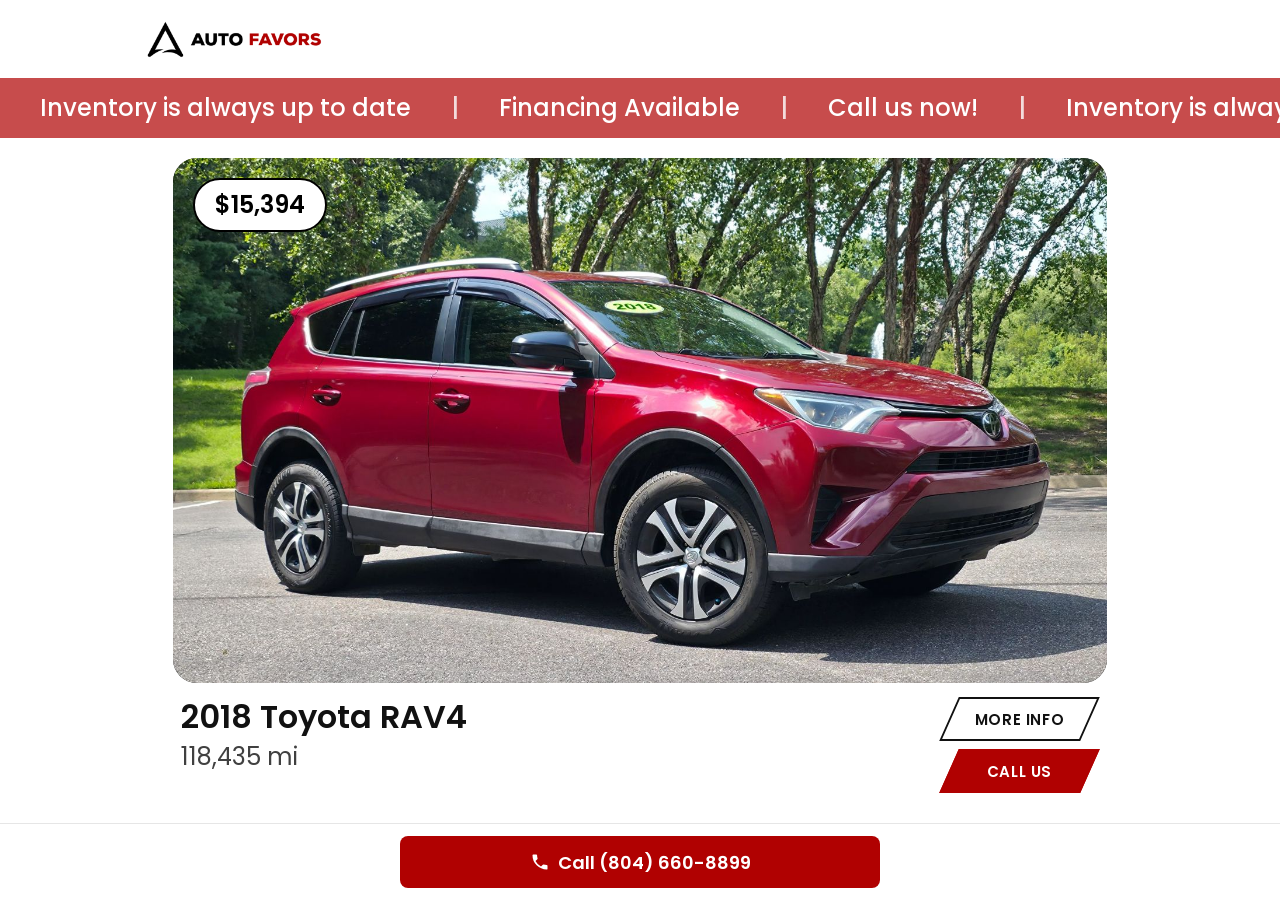
==== index.html @ ba11f226 "Auto Favors demo site: home and inventory pages Co-Authored-By: Claude Fable 5.1 <noreply@anthropic." ====
<!doctype html>
<html lang="en">
<head>
  <meta charset="utf-8">
  <meta name="viewport" content="width=device-width, initial-scale=1, viewport-fit=cover">
  <title>Auto Favors | Used Cars in Richmond, VA</title>
  <link rel="preconnect" href="https://fonts.googleapis.com">
  <link rel="preconnect" href="https://fonts.gstatic.com" crossorigin>
  <link href="https://fonts.googleapis.com/css2?family=Poppins:wght@400;500;600;700&display=swap" rel="stylesheet">
  <link rel="stylesheet" href="styles.css">
</head>
<body>
  <div class="shell">
    <header class="header">
      <a class="logo" href="./" aria-label="Auto Favors home">
        <img src="assets/logo.png" alt="Auto Favors" width="300" height="67">
      </a>
      <button class="burger" type="button" aria-label="Menu" aria-expanded="false" aria-controls="menu">
        <span></span><span></span><span></span>
      </button>
      <nav class="menu" id="menu" aria-label="Main" hidden>
        <a href="./">HOME</a>
        <a href="inventory.html">INVENTORY</a>
        <a href="https://www.autofavors.com/apply-online/">APPLY NOW</a>
        <a href="https://www.autofavors.com/about-us/">ABOUT US</a>
        <a href="https://www.autofavors.com/contact-us/">CONTACT US</a>
      </nav>
    </header>

    <div class="ribbon" aria-label="Inventory is always up to date. Financing available. Call us now!">
      <div class="ribbon-track" aria-hidden="true">
        <div class="ribbon-group">
          <span>Inventory is always up to date</span><i>|</i>
          <span>Financing Available</span><i>|</i>
          <span>Call us now!</span><i>|</i>
        </div>
        <div class="ribbon-group">
          <span>Inventory is always up to date</span><i>|</i>
          <span>Financing Available</span><i>|</i>
          <span>Call us now!</span><i>|</i>
        </div>
        <div class="ribbon-group">
          <span>Inventory is always up to date</span><i>|</i>
          <span>Financing Available</span><i>|</i>
          <span>Call us now!</span><i>|</i>
        </div>
        <div class="ribbon-group">
          <span>Inventory is always up to date</span><i>|</i>
          <span>Financing Available</span><i>|</i>
          <span>Call us now!</span><i>|</i>
        </div>
      </div>
    </div>

    <main class="content">
      <section class="vehicle">
        <div class="hero" role="button" tabindex="0" aria-label="Next photo">
          <div class="slides" data-interval="6000">
            <img class="slide is-active" src="assets/rav4/01.jpg" alt="2018 Toyota RAV4, front three-quarter view" width="1600" height="900">
            <img class="slide" src="assets/rav4/02.jpg" alt="2018 Toyota RAV4, dashboard" width="1600" height="900" loading="lazy">
            <img class="slide" src="assets/rav4/03.jpg" alt="2018 Toyota RAV4, front view" width="1600" height="900" loading="lazy">
            <img class="slide" src="assets/rav4/04.jpg" alt="2018 Toyota RAV4, driver's seat" width="1600" height="900" loading="lazy">
            <img class="slide" src="assets/rav4/05.jpg" alt="2018 Toyota RAV4, side view" width="1600" height="900" loading="lazy">
            <img class="slide" src="assets/rav4/06.jpg" alt="2018 Toyota RAV4, steering wheel and console" width="1600" height="900" loading="lazy">
            <img class="slide" src="assets/rav4/07.jpg" alt="2018 Toyota RAV4, rear view" width="1600" height="900" loading="lazy">
            <img class="slide" src="assets/rav4/08.jpg" alt="2018 Toyota RAV4, cargo area" width="1600" height="900" loading="lazy">
            <img class="slide" src="assets/rav4/09.jpg" alt="2018 Toyota RAV4, front three-quarter view" width="1600" height="900" loading="lazy">
            <img class="slide" src="assets/rav4/10.jpg" alt="2018 Toyota RAV4, backup camera screen" width="1600" height="900" loading="lazy">
          </div>

          <div class="price-pill">$15,394</div>
        </div>

        <div class="vehicle-info">
          <div class="vehicle-text">
            <h1 class="vehicle-name">2018 Toyota RAV4</h1>
            <span class="vehicle-miles">118,435 mi</span>
          </div>
          <div class="vehicle-actions">
            <a class="action action-info" href="https://www.autofavors.com/inventory/toyota/rav4/481147/"><span>MORE INFO</span></a>
            <a class="action action-call" href="tel:+18046608899"><span>CALL US</span></a>
          </div>
        </div>
      </section>

      <hr class="divider">

      <section class="categories">
        <h2 class="section-title">SHOP BY CATEGORY</h2>
        <div class="category-buttons">
          <a class="category" href="inventory.html?type=luxury">LUXURY</a>
          <a class="category" href="inventory.html?type=economy">ECONOMY</a>
          <a class="category" href="inventory.html?type=commercial">COMMERCIAL</a>
        </div>
      </section>

      <hr class="divider">

      <section class="about">
        <h2 class="about-title">Richmond's home of quality <span class="nowrap">pre-owned</span> vehicles</h2>
        <div class="about-figure">
          <img class="about-photo" src="assets/lot.jpg" alt="Vehicles parked outside the Auto Favors building on Hull Street" width="1920" height="1080" loading="lazy">
          <p class="about-address"><span>2654 Hull St, Richmond, VA 23224</span></p>
        </div>
        <p class="about-copy">Buying a used car can be stressful and confusing. Buying from us means peace of mind. We do all of the inspecting and vetting. That means you have clarity now, and no headaches later.</p>
      </section>

      <hr class="divider">

      <section class="financing">
        <h2 class="about-title">We offer <span class="nowrap">in-house</span> financing!</h2>
        <p class="about-copy">Save your valuable time and money. See how much you qualify for with a quick <span class="nowrap">pre-approval</span>.</p>
        <div class="financing-actions">
          <a class="apply-button" href="https://www.autofavors.com/apply-online/"><span>APPLY NOW</span></a>
          <a class="apply-button apply-button-call" href="tel:+18046608899"><span>CALL TO DISCUSS</span></a>
        </div>
      </section>

      <hr class="divider">

      <section class="financing">
        <h2 class="about-title inventory-title">We have plenty of options depending on your budget and needs.</h2>
        <div class="financing-actions">
          <a class="apply-button apply-button-inventory" href="inventory.html"><span>VIEW INVENTORY</span></a>
        </div>
      </section>
    </main>

    <footer class="callbar">
      <a class="call-button" href="tel:+18046608899">
        <svg viewBox="0 0 24 24" width="20" height="20" aria-hidden="true"><path fill="currentColor" d="M6.6 10.8a15.2 15.2 0 0 0 6.6 6.6l2.2-2.2a1 1 0 0 1 1-.25c1.1.37 2.3.57 3.6.57a1 1 0 0 1 1 1V20a1 1 0 0 1-1 1A17 17 0 0 1 3 4a1 1 0 0 1 1-1h3.5a1 1 0 0 1 1 1c0 1.25.2 2.45.57 3.57a1 1 0 0 1-.25 1L6.6 10.8Z"/></svg>
        Call (804) 660-8899
      </a>
    </footer>
  </div>

  <script src="main.js"></script>
</body>
</html>
---- styles.css ----
:root {
  --red: #b00101;
  --red-rgb: 176, 1, 1;
  --green: #178a1f;
  --ink: #111111;
  --surface: #ffffff;
  --line: #e6e6e6;
  --column: 64rem;
  --touch: 2.75rem;
}

*,
*::before,
*::after {
  box-sizing: border-box;
}

html {
  -webkit-tap-highlight-color: transparent;
  touch-action: manipulation;
  -webkit-text-size-adjust: 100%;
}

html,
body {
  height: 100%;
  margin: 0;
  overflow: hidden;
  overscroll-behavior: none;
}

body {
  font-family: "Poppins", -apple-system, BlinkMacSystemFont, "Segoe UI", Roboto, sans-serif;
  color: var(--ink);
  background: var(--surface);
}

/* Locked shell: header and call bar stay put, content scrolls between them */
.shell {
  display: flex;
  flex-direction: column;
  height: 100dvh;
}

.header,
.ribbon,
.callbar {
  flex-shrink: 0;
  user-select: none;
  -webkit-user-select: none;
}

.header {
  position: relative;
  z-index: 10;
  display: flex;
  align-items: center;
  justify-content: space-between;
  width: 100%;
  max-width: var(--column);
  margin: 0 auto;
  padding: calc(1.0625rem + env(safe-area-inset-top)) 1rem 1.0625rem;
}

.logo {
  display: flex;
  align-items: center;
  min-height: var(--touch);
}

.logo img {
  display: block;
  width: auto;
  height: 2rem;
}

.burger {
  display: flex;
  flex-direction: column;
  justify-content: center;
  gap: 0.3125rem;
  width: var(--touch);
  height: var(--touch);
  padding: 0.625rem;
  margin-right: -0.625rem;
  border: 0;
  background: none;
  cursor: pointer;
}

.burger span {
  display: block;
  height: 2px;
  border-radius: 2px;
  background: var(--ink);
  transition: transform 0.2s ease, opacity 0.2s ease;
}

/* Burger turns into an X while the menu is open */
.burger[aria-expanded="true"] span:nth-child(1) {
  transform: translateY(0.4375rem) rotate(45deg);
}

.burger[aria-expanded="true"] span:nth-child(2) {
  opacity: 0;
}

.burger[aria-expanded="true"] span:nth-child(3) {
  transform: translateY(-0.4375rem) rotate(-45deg);
}

.menu {
  position: absolute;
  top: 100%;
  left: 0;
  right: 0;
  display: flex;
  flex-direction: column;
  padding: 0.5rem 0;
  border-top: 1px solid var(--line);
  background: var(--surface);
  box-shadow: 0 1rem 2rem rgba(0, 0, 0, 0.18);
}

.menu[hidden] {
  display: none;
}

.menu a {
  display: flex;
  align-items: center;
  min-height: 3.25rem;
  padding: 0 1.25rem;
  color: var(--ink);
  font-size: 1.0625rem;
  font-weight: 600;
  letter-spacing: 0.04em;
  text-decoration: none;
}

.menu a + a {
  border-top: 1px solid var(--line);
}

.menu a:active {
  background: var(--line);
}

.burger:active {
  opacity: 0.6;
}

.content {
  flex: 1;
  min-height: 0;
  overflow-y: auto;
  overscroll-behavior-y: contain;
  container-type: size;
}

.vehicle,
.toolbar,
.empty-state,
.categories {
  /* 95% of the screen wide, or as wide as the available height allows at 16:9 */
  --below-hero: 10rem;
  /* on short screens, stop shrinking at 24rem and let the page scroll instead */
  width: min(95cqw, max(24rem, calc((100cqh - var(--below-hero)) * 16 / 9)));
  margin: 0.75rem auto 0;
}

.divider {
  width: 95cqw;
  height: 2px;
  margin: 2.5rem auto;
  border: 0;
  border-radius: 999px;
  background: rgba(0, 0, 0, 0.4);
}

.vehicle {
  margin-top: 1.25rem;
}

.toolbar {
  position: relative;
  z-index: 5;
  display: flex;
  align-items: center;
  justify-content: space-between;
  gap: 1rem;
  margin-top: 1.25rem;
  padding: 0 0.5rem;
}

.result-count {
  margin: 0;
  font-weight: 500;
  opacity: 0.8;
}

.sort {
  position: relative;
}

.sort-toggle {
  display: flex;
  align-items: center;
  justify-content: center;
  gap: 0.375rem;
  min-height: var(--touch);
  padding: 0 0.875rem 0 1.125rem;
  border: 2px solid var(--ink);
  border-radius: 0.5rem;
  background: var(--surface);
  color: var(--ink);
  font: inherit;
  font-size: 0.9375rem;
  font-weight: 600;
  letter-spacing: 0.04em;
  cursor: pointer;
}

.chevron {
  transition: transform 0.2s ease;
}

.sort-toggle[aria-expanded="true"] .chevron {
  transform: rotate(180deg);
}

.toolbar-line {
  width: 100%;
  height: 2px;
  margin: 1rem 0 0;
  border: 0;
  background: rgba(0, 0, 0, 0.4);
}

.sort-toggle[aria-expanded="true"] {
  background: var(--ink);
  color: #fff;
}

.sort-toggle:active {
  opacity: 0.8;
}

.sort-panel {
  position: absolute;
  top: calc(100% + 0.5rem);
  right: 0;
  width: min(22rem, 92cqw);
  padding: 1rem;
  border: 1px solid var(--line);
  border-radius: 0.75rem;
  background: var(--surface);
  box-shadow: 0 1rem 2rem rgba(0, 0, 0, 0.18);
}

.sort-panel[hidden] {
  display: none;
}

.sort-label {
  margin: 0 0 0.5rem;
  font-size: 0.875rem;
  font-weight: 700;
  letter-spacing: 0.04em;
}

.sort-options {
  display: grid;
  gap: 0.5rem;
}

.sort-types {
  grid-template-columns: 1fr;
  margin-bottom: 1.25rem;
}

.sort-orders {
  grid-template-columns: 1fr 1fr;
}

.sort-options button {
  min-height: var(--touch);
  padding: 0 0.5rem;
  border: 2px solid var(--ink);
  border-radius: 0.5rem;
  background: var(--surface);
  color: var(--ink);
  font: inherit;
  font-size: 0.875rem;
  font-weight: 600;
  letter-spacing: 0.04em;
  cursor: pointer;
}

.sort-options button[aria-pressed="true"] {
  border-color: var(--red);
  background: var(--red);
  color: #fff;
}

.sort-options button:active {
  opacity: 0.8;
}

.toolbar-line + .inventory-list > .vehicle:first-child {
  margin-top: 1.25rem;
}

.inventory-list > .vehicle:last-child {
  padding-bottom: 2rem;
}

.empty-state {
  padding: 3rem 0.5rem;
  font-size: 1.0625rem;
  text-align: center;
}

.empty-state[hidden] {
  display: none;
}

.divider + .vehicle {
  margin-top: 0;
}

.vehicle:last-child {
  padding-bottom: 2rem;
}

.sr-only {
  position: absolute;
  width: 1px;
  height: 1px;
  overflow: hidden;
  clip-path: inset(50%);
  white-space: nowrap;
}

.categories {
  padding: 0.75rem 0.5rem 1rem;
}

.about {
  padding-bottom: 0.5rem;
}

.financing {
  padding-bottom: 0.5rem;
  text-align: center;
}

.financing:last-child {
  padding-bottom: 3rem;
}

.financing .about-title {
  margin-top: 0;
}

.financing-actions {
  display: flex;
  flex-direction: column;
  align-items: center;
  gap: 0.75rem;
  margin-top: 1.5rem;
}

.apply-button {
  display: inline-flex;
  align-items: center;
  justify-content: center;
  min-width: 16rem;
  min-height: 3.25rem;
  padding: 0 2.5rem;
  border: 2px solid var(--green);
  background: var(--green);
  color: #fff;
  font-size: 1.125rem;
  font-weight: 700;
  letter-spacing: 0.04em;
  text-decoration: none;
  transform: skewX(-24deg);
  user-select: none;
  -webkit-user-select: none;
}

.apply-button-call {
  border-color: #000;
  background: #fff;
  color: #000;
}

.about-title.inventory-title {
  width: 98cqw;
  font-size: 1.25rem;
  text-wrap: wrap;
}

.apply-button-inventory {
  border-color: var(--red);
  background: var(--red);
}

.apply-button span {
  display: block;
  transform: skewX(24deg);
}

.apply-button:active {
  opacity: 0.8;
}

.about-title,
.about-copy {
  width: 95cqw;
  max-width: 44rem;
  margin-left: auto;
  margin-right: auto;
}

.about-title {
  margin-top: 0.75rem;
  margin-bottom: 1rem;
  text-align: center;
  font-size: 1.5rem;
  font-weight: 700;
  line-height: 1.25;
  text-wrap: balance;
}

.nowrap {
  white-space: nowrap;
}

.about-photo {
  display: block;
  width: 100%;
  height: auto;
  max-height: 80cqh;
  object-fit: cover;
}

.about-figure {
  position: relative;
  margin-bottom: 3rem;
}

/* Red parallelogram straddling the bottom edge of the photo */
.about-address {
  position: absolute;
  left: 50%;
  bottom: 0;
  max-width: 92cqw;
  margin: 0;
  padding: 0.75rem 1.75rem;
  background: var(--red);
  color: #fff;
  font-weight: 600;
  text-align: center;
  white-space: nowrap;
  transform: translate(-50%, 50%) skewX(-24deg);
}

.about-address span {
  display: block;
  transform: skewX(24deg);
}

.about-copy {
  margin-top: 0;
  margin-bottom: 0;
  font-size: 1.0625rem;
  line-height: 1.6;
}

.section-title {
  margin: 0 0 0.875rem;
  text-align: center;
  font-size: 1.25rem;
  font-weight: 700;
  letter-spacing: 0.04em;
}

.category-buttons {
  display: grid;
  grid-template-columns: repeat(auto-fit, minmax(7rem, 1fr));
  gap: 0.5rem;
}

.category {
  display: flex;
  align-items: center;
  justify-content: center;
  min-height: 3rem;
  padding: 0 0.5rem;
  border-radius: 0.5rem;
  background: var(--red);
  color: #fff;
  font-size: 0.875rem;
  font-weight: 600;
  letter-spacing: 0.04em;
  text-decoration: none;
  user-select: none;
  -webkit-user-select: none;
}

.category:active {
  transform: scale(0.98);
  opacity: 0.8;
}

.hero {
  position: relative;
  aspect-ratio: 16 / 9;
  overflow: hidden;
  border-radius: 1.5rem;
  background: #000;
  cursor: pointer;
  user-select: none;
  -webkit-user-select: none;
}

.hero.is-bouncing {
  animation: hero-bounce 0.45s ease-out;
}

@keyframes hero-bounce {
  0% { transform: scale(1); }
  30% { transform: scale(0.95); }
  60% { transform: scale(1.025); }
  80% { transform: scale(0.99); }
  100% { transform: scale(1); }
}

.slide {
  position: absolute;
  inset: 0;
  width: 100%;
  height: 100%;
  object-fit: cover;
  opacity: 0;
  transition: opacity 0.8s ease;
}

.slide.is-active {
  opacity: 1;
}

.ribbon {
  overflow: hidden;
  background: rgba(var(--red-rgb), 0.7);
  color: #fff;
  font-size: 1.25rem;
  font-weight: 500;
  line-height: 3rem;
  white-space: nowrap;
}

.ribbon-track {
  display: inline-flex;
  animation: ribbon-slide 40s linear infinite;
}

.ribbon-group {
  display: inline-flex;
  align-items: center;
}

.ribbon-group span {
  padding: 0 2.5rem;
}

.ribbon-group i {
  font-style: normal;
  opacity: 0.8;
}

@keyframes ribbon-slide {
  from { transform: translateX(0); }
  to { transform: translateX(-50%); }
}

.price-pill {
  position: absolute;
  top: 0.75rem;
  left: 0.75rem;
  z-index: 2;
  padding: 0.375rem 0.875rem;
  border: 2px solid #000;
  border-radius: 999px;
  background: #fff;
  color: #000;
  font-size: 1.125rem;
  font-weight: 600;
  line-height: 1.4;
}

.vehicle-info {
  display: flex;
  align-items: flex-start;
  justify-content: space-between;
  gap: 1rem;
  padding: 0.875rem 1rem 1rem 0.5rem;
}

.vehicle-text {
  display: flex;
  flex-direction: column;
  gap: 0.125rem;
  min-width: 0;
}

.vehicle-actions {
  display: flex;
  flex-direction: column;
  flex-shrink: 0;
  gap: 0.5rem;
}

.action {
  display: flex;
  align-items: center;
  justify-content: center;
  min-width: 8.5rem;
  min-height: var(--touch);
  padding: 0 1.5rem;
  border: 2px solid var(--ink);
  font-size: 0.9375rem;
  font-weight: 600;
  letter-spacing: 0.04em;
  text-decoration: none;
  user-select: none;
  -webkit-user-select: none;
  transform: skewX(-24deg);
}

.action span {
  display: block;
  transform: skewX(24deg);
}

.action-info {
  background: var(--surface);
  color: var(--ink);
}

.action-call {
  border-color: var(--red);
  background: var(--red);
  color: #fff;
}

.action:active {
  opacity: 0.8;
}

.vehicle-name {
  margin: 0;
  font-size: 1.5rem;
  font-weight: 600;
  line-height: 1.25;
}

.vehicle-miles {
  font-size: 1.125rem;
  opacity: 0.8;
}

.callbar {
  padding: 0.75rem 1rem calc(0.75rem + env(safe-area-inset-bottom));
  border-top: 1px solid var(--line);
  background: var(--surface);
}

.call-button {
  display: flex;
  align-items: center;
  justify-content: center;
  gap: 0.5rem;
  width: 100%;
  max-width: 30rem;
  min-height: 3.25rem;
  margin: 0 auto;
  border-radius: 0.5rem;
  background: var(--red);
  color: #fff;
  font-size: 1.125rem;
  font-weight: 600;
  text-decoration: none;
}

.call-button:active {
  transform: scale(0.98);
  opacity: 0.9;
}

.call-button:focus-visible,
.action:focus-visible,
.sort-toggle:focus-visible,
.sort-options button:focus-visible,
.menu a:focus-visible,
.hero:focus-visible,
.apply-button:focus-visible,
.category:focus-visible,
.burger:focus-visible,
.logo:focus-visible {
  outline: 2px solid var(--ink);
  outline-offset: 2px;
}

@media (hover: hover) {
  .menu a:hover {
    color: var(--red);
  }

  .call-button:hover {
    background: #930101;
  }
}

@media (min-width: 48rem) {
  .menu {
    left: auto;
    right: 1rem;
    width: 18rem;
    border: 1px solid var(--line);
    border-radius: 0.75rem;
    overflow: hidden;
  }

  .logo img {
    height: 2.5rem;
  }

  .ribbon {
    font-size: 1.5rem;
    line-height: 3.75rem;
  }

  .price-pill {
    top: 1.25rem;
    left: 1.25rem;
    padding: 0.5rem 1.25rem;
    font-size: 1.5rem;
  }

  .vehicle-name {
    font-size: 2rem;
  }

  .section-title {
    font-size: 1.5rem;
  }

  .about-title {
    font-size: 2rem;
  }

  .about-address,
  .about-copy {
    font-size: 1.25rem;
  }

  .about-title.inventory-title {
    font-size: 1.625rem;
  }

  .about-address {
    padding: 1rem 2.5rem;
  }

  .category {
    min-height: 3.25rem;
    font-size: 1rem;
  }

  .vehicle-miles {
    font-size: 1.5rem;
  }
}

@media (prefers-reduced-motion: reduce) {
  .ribbon-track {
    animation-duration: 90s;
  }

  .slide {
    transition: none;
  }

  .hero.is-bouncing {
    animation: none;
  }
}
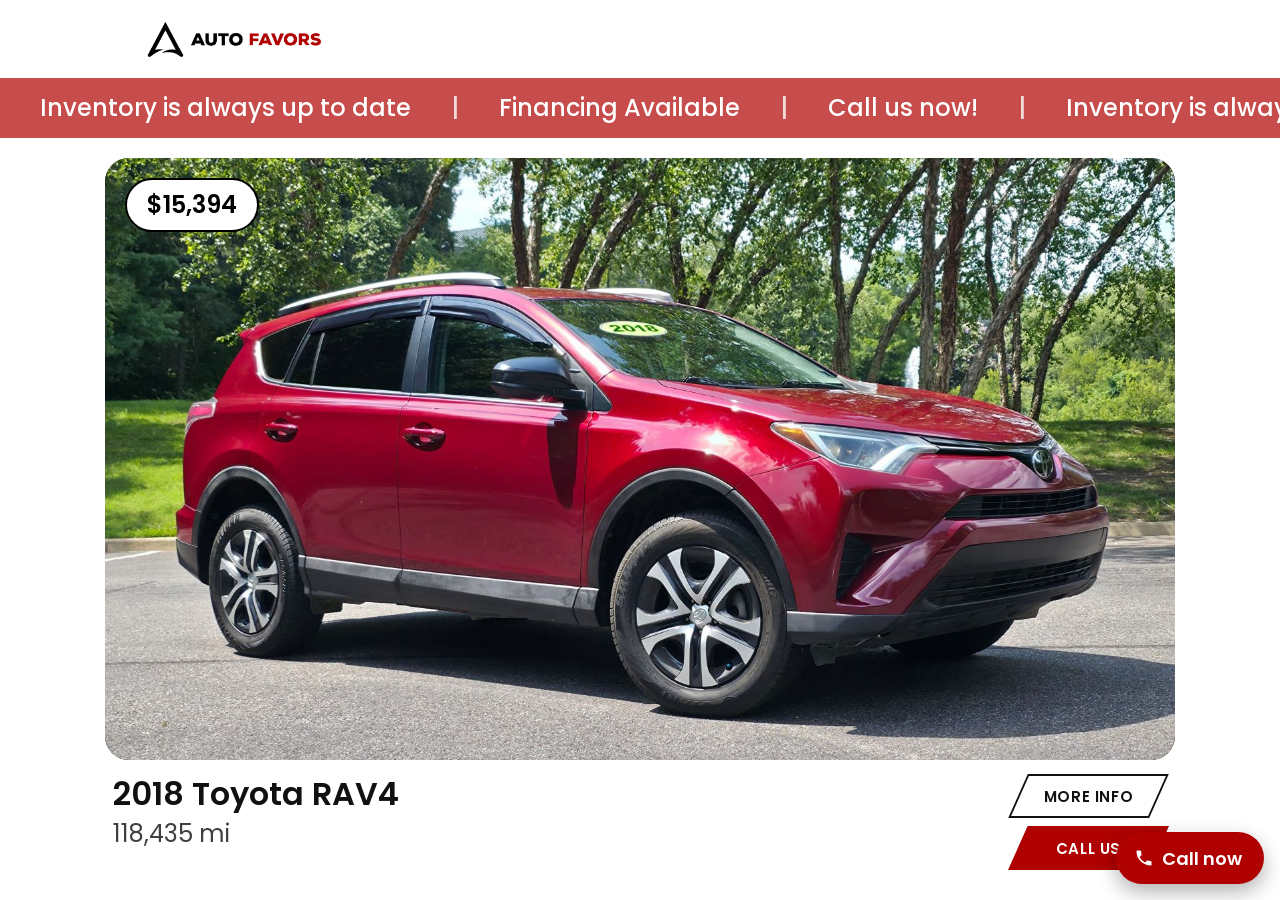
==== commit 5387d269: "Call bar becomes a floating Call now bubble, bottom right Co-Authored-By: Claude Fable 5.1 <noreply@" ====
--- a/index.html
+++ b/index.html
@@ -126,12 +126,10 @@
       </section>
     </main>
 
-    <footer class="callbar">
-      <a class="call-button" href="tel:+18046608899">
-        <svg viewBox="0 0 24 24" width="20" height="20" aria-hidden="true"><path fill="currentColor" d="M6.6 10.8a15.2 15.2 0 0 0 6.6 6.6l2.2-2.2a1 1 0 0 1 1-.25c1.1.37 2.3.57 3.6.57a1 1 0 0 1 1 1V20a1 1 0 0 1-1 1A17 17 0 0 1 3 4a1 1 0 0 1 1-1h3.5a1 1 0 0 1 1 1c0 1.25.2 2.45.57 3.57a1 1 0 0 1-.25 1L6.6 10.8Z"/></svg>
-        Call (804) 660-8899
-      </a>
-    </footer>
+    <a class="call-bubble" href="tel:+18046608899">
+      <svg viewBox="0 0 24 24" width="20" height="20" aria-hidden="true"><path fill="currentColor" d="M6.6 10.8a15.2 15.2 0 0 0 6.6 6.6l2.2-2.2a1 1 0 0 1 1-.25c1.1.37 2.3.57 3.6.57a1 1 0 0 1 1 1V20a1 1 0 0 1-1 1A17 17 0 0 1 3 4a1 1 0 0 1 1-1h3.5a1 1 0 0 1 1 1c0 1.25.2 2.45.57 3.57a1 1 0 0 1-.25 1L6.6 10.8Z"/></svg>
+      Call now
+    </a>
   </div>
 
   <script src="main.js"></script>
--- a/styles.css
+++ b/styles.css
@@ -35,7 +35,7 @@
   background: var(--surface);
 }
 
-/* Locked shell: header and call bar stay put, content scrolls between them */
+/* Locked shell: header stays put, content scrolls beneath it */
 .shell {
   display: flex;
   flex-direction: column;
@@ -43,8 +43,7 @@
 }
 
 .header,
-.ribbon,
-.callbar {
+.ribbon {
   flex-shrink: 0;
   user-select: none;
   -webkit-user-select: none;
@@ -156,6 +155,13 @@
   overflow-y: auto;
   overscroll-behavior-y: contain;
   container-type: size;
+}
+
+/* Room at the end of the page so the call bubble never covers the last button */
+.content::after {
+  content: "";
+  display: block;
+  height: calc(4.5rem + env(safe-area-inset-bottom));
 }
 
 .vehicle,
@@ -672,35 +678,35 @@
   opacity: 0.8;
 }
 
-.callbar {
-  padding: 0.75rem 1rem calc(0.75rem + env(safe-area-inset-bottom));
-  border-top: 1px solid var(--line);
-  background: var(--surface);
-}
-
-.call-button {
+/* Floating call bubble, pinned to the bottom right over the page */
+.call-bubble {
+  position: fixed;
+  right: calc(1rem + env(safe-area-inset-right));
+  bottom: calc(1rem + env(safe-area-inset-bottom));
+  z-index: 8;
   display: flex;
   align-items: center;
   justify-content: center;
   gap: 0.5rem;
-  width: 100%;
-  max-width: 30rem;
   min-height: 3.25rem;
-  margin: 0 auto;
-  border-radius: 0.5rem;
+  padding: 0 1.375rem 0 1.125rem;
+  border-radius: 999px;
   background: var(--red);
   color: #fff;
   font-size: 1.125rem;
   font-weight: 600;
   text-decoration: none;
-}
-
-.call-button:active {
-  transform: scale(0.98);
+  box-shadow: 0 0.5rem 1.25rem rgba(0, 0, 0, 0.3);
+  user-select: none;
+  -webkit-user-select: none;
+}
+
+.call-bubble:active {
+  transform: scale(0.96);
   opacity: 0.9;
 }
 
-.call-button:focus-visible,
+.call-bubble:focus-visible,
 .action:focus-visible,
 .sort-toggle:focus-visible,
 .sort-options button:focus-visible,
@@ -719,7 +725,7 @@
     color: var(--red);
   }
 
-  .call-button:hover {
+  .call-bubble:hover {
     background: #930101;
   }
 }
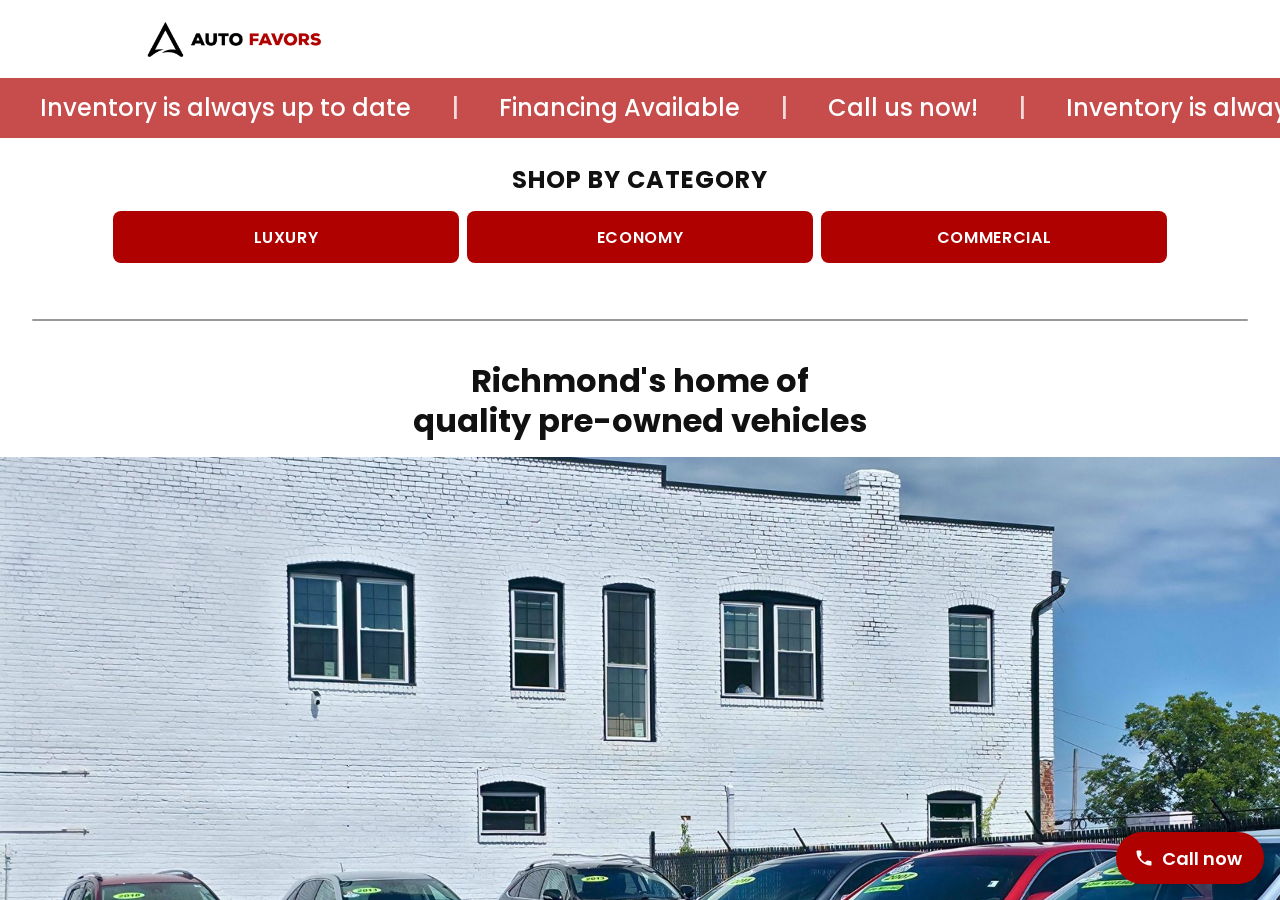
==== commit 26a31035: "Cars load from car profiles instead of being typed into the pages The featured car is the home page " ====
--- a/index.html
+++ b/index.html
@@ -53,34 +53,10 @@
     </div>
 
     <main class="content">
-      <section class="vehicle">
-        <div class="hero" role="button" tabindex="0" aria-label="Next photo">
-          <div class="slides" data-interval="6000">
-            <img class="slide is-active" src="assets/rav4/01.jpg" alt="2018 Toyota RAV4, front three-quarter view" width="1600" height="900">
-            <img class="slide" src="assets/rav4/02.jpg" alt="2018 Toyota RAV4, dashboard" width="1600" height="900" loading="lazy">
-            <img class="slide" src="assets/rav4/03.jpg" alt="2018 Toyota RAV4, front view" width="1600" height="900" loading="lazy">
-            <img class="slide" src="assets/rav4/04.jpg" alt="2018 Toyota RAV4, driver's seat" width="1600" height="900" loading="lazy">
-            <img class="slide" src="assets/rav4/05.jpg" alt="2018 Toyota RAV4, side view" width="1600" height="900" loading="lazy">
-            <img class="slide" src="assets/rav4/06.jpg" alt="2018 Toyota RAV4, steering wheel and console" width="1600" height="900" loading="lazy">
-            <img class="slide" src="assets/rav4/07.jpg" alt="2018 Toyota RAV4, rear view" width="1600" height="900" loading="lazy">
-            <img class="slide" src="assets/rav4/08.jpg" alt="2018 Toyota RAV4, cargo area" width="1600" height="900" loading="lazy">
-            <img class="slide" src="assets/rav4/09.jpg" alt="2018 Toyota RAV4, front three-quarter view" width="1600" height="900" loading="lazy">
-            <img class="slide" src="assets/rav4/10.jpg" alt="2018 Toyota RAV4, backup camera screen" width="1600" height="900" loading="lazy">
-          </div>
-
-          <div class="price-pill">$15,394</div>
-        </div>
-
-        <div class="vehicle-info">
-          <div class="vehicle-text">
-            <h1 class="vehicle-name">2018 Toyota RAV4</h1>
-            <span class="vehicle-miles">118,435 mi</span>
-          </div>
-          <div class="vehicle-actions">
-            <a class="action action-info" href="https://www.autofavors.com/inventory/toyota/rav4/481147/"><span>MORE INFO</span></a>
-            <a class="action action-call" href="tel:+18046608899"><span>CALL US</span></a>
-          </div>
-        </div>
+      <!-- Filled in by main.js with the featured car -->
+      <section class="vehicle is-featured is-loading" aria-busy="true">
+        <div class="hero"></div>
+        <div class="vehicle-info"></div>
       </section>
 
       <hr class="divider">
--- a/styles.css
+++ b/styles.css
@@ -607,6 +607,42 @@
   line-height: 1.4;
 }
 
+/* Sold and coming-soon cars carry a label opposite the price */
+.status-pill {
+  position: absolute;
+  top: 0.75rem;
+  right: 0.75rem;
+  z-index: 2;
+  padding: 0.375rem 0.875rem;
+  border: 2px solid #000;
+  border-radius: 999px;
+  background: #000;
+  color: #fff;
+  font-size: 0.9375rem;
+  font-weight: 600;
+  letter-spacing: 0.04em;
+  line-height: 1.6;
+}
+
+.status-coming-soon {
+  border-color: var(--green);
+  background: var(--green);
+}
+
+/* A car with a single photo has nothing to skip to */
+.hero:not([role]) {
+  cursor: default;
+}
+
+/* Placeholder shown for the moment before the cars arrive */
+.vehicle.is-loading .hero {
+  background: var(--line);
+}
+
+.vehicle.is-loading .vehicle-info {
+  min-height: 7.5rem;
+}
+
 .vehicle-info {
   display: flex;
   align-items: flex-start;
@@ -756,6 +792,13 @@
     font-size: 1.5rem;
   }
 
+  .status-pill {
+    top: 1.25rem;
+    right: 1.25rem;
+    padding: 0.5rem 1.25rem;
+    font-size: 1.125rem;
+  }
+
   .vehicle-name {
     font-size: 2rem;
   }
